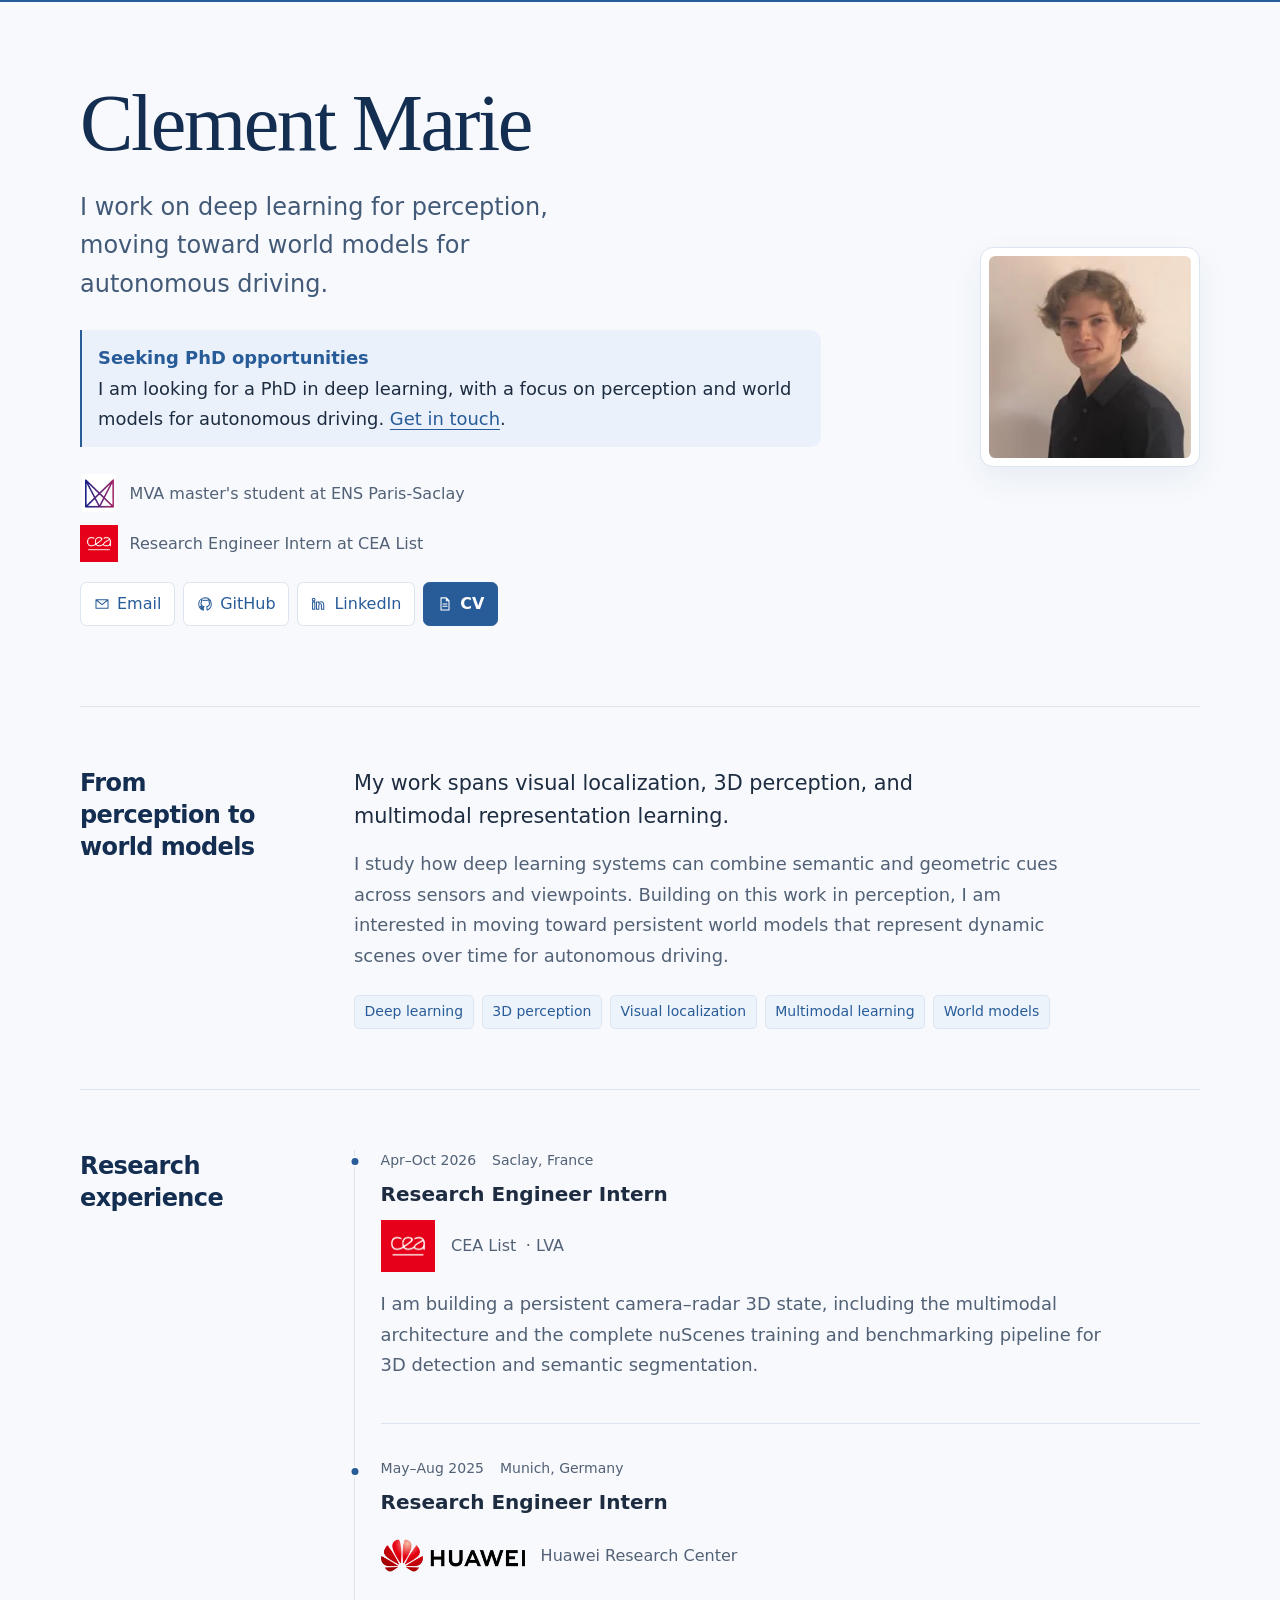
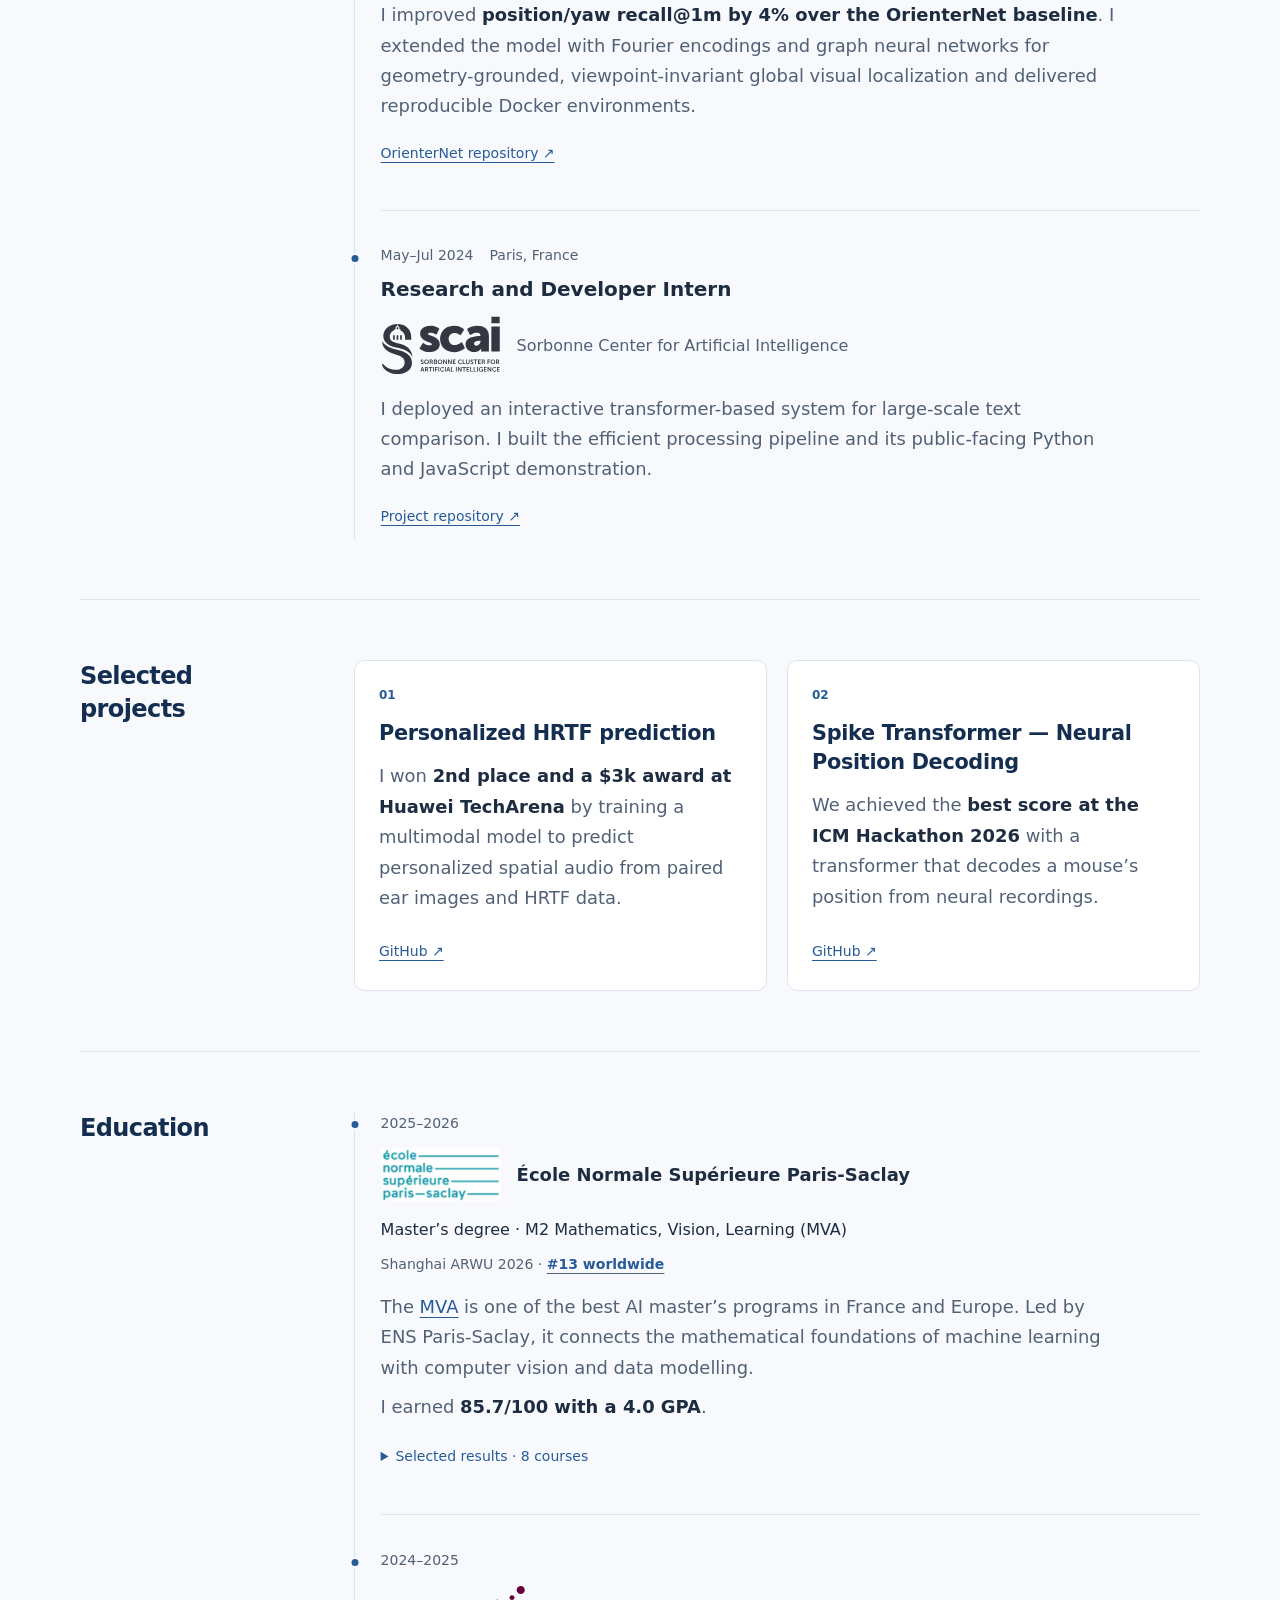
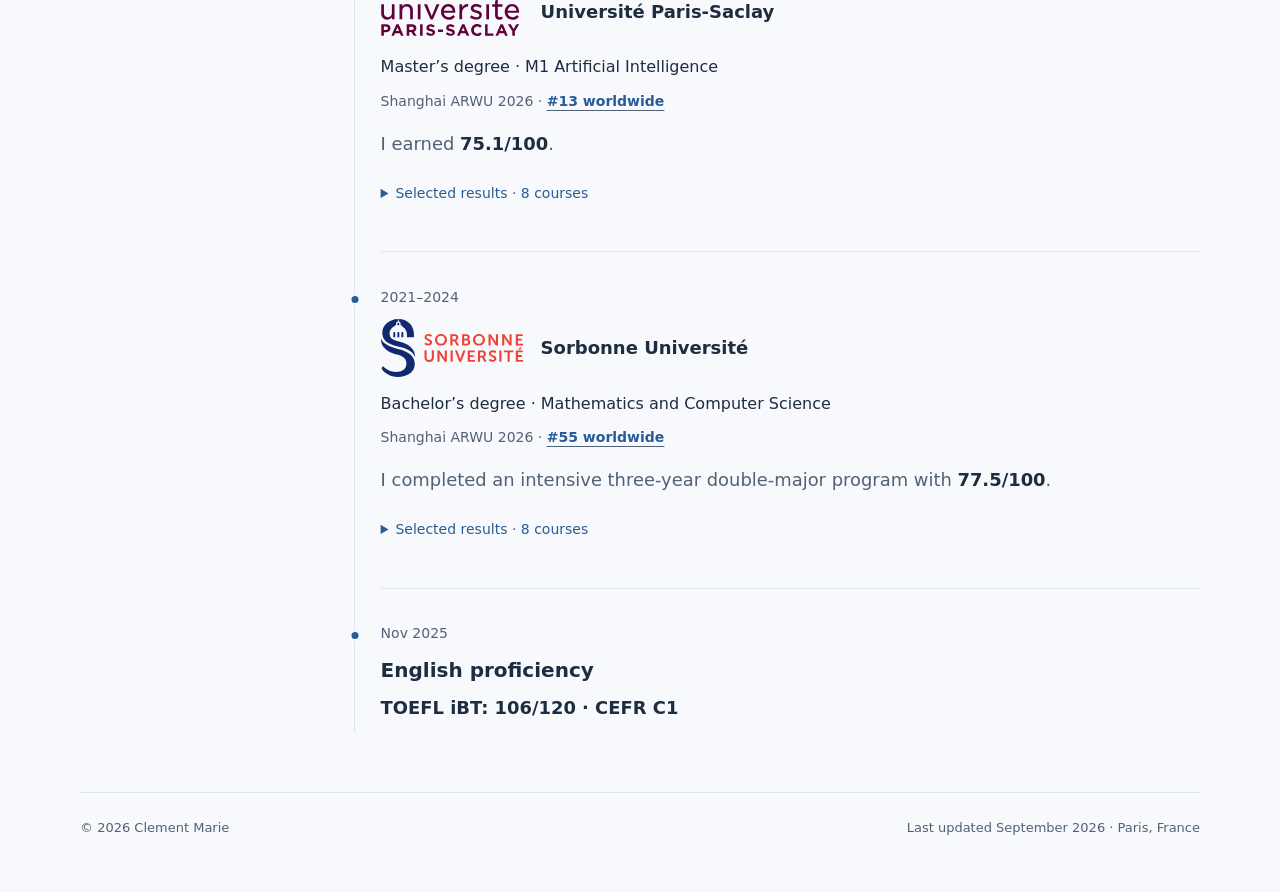
==== index.html @ b8f2242b "Publish Clement Marie research website" ====
<!doctype html>
<html lang="en">
<head>
  <meta charset="utf-8"><meta name="viewport" content="width=device-width, initial-scale=1"><meta name="theme-color" content="#f7f9fc">
  <meta name="description" content="Clement Marie is seeking PhD opportunities in deep learning, perception, and world models for autonomous driving. MVA master's student and research engineer at CEA List.">
  <meta property="og:type" content="profile"><meta property="og:title" content="Clement Marie | Deep Learning &amp; 3D Perception Research"><meta property="og:description" content="Seeking PhD opportunities in deep learning, perception, and world models for autonomous driving.">
  <title>Clement Marie | Deep Learning &amp; 3D Perception Research</title><link rel="stylesheet" href="styles.min.css?v=20260907-blue-design">
  <link rel="canonical" href="https://clmrie.github.io/">
  <link rel="icon" href="assets/favicon.svg" type="image/svg+xml">
  <meta property="og:url" content="https://clmrie.github.io/">
  <meta property="og:site_name" content="Clement Marie">
  <meta property="og:image" content="https://clmrie.github.io/assets/clement-marie-660.webp">
  <meta property="og:image:alt" content="Clement Marie">
  <meta name="twitter:card" content="summary">
  <script type="application/ld+json">{"@context":"https://schema.org","@type":"ProfilePage","mainEntity":{"@type":"Person","name":"Clement Marie","email":"mailto:marieclement172@gmail.com","jobTitle":"Research Engineer Intern","affiliation":[{"@type":"Organization","name":"CEA List"},{"@type":"CollegeOrUniversity","name":"École Normale Supérieure Paris-Saclay"}],"knowsAbout":["Multimodal perception","3D scene representation","Camera-radar fusion","Robotics","Autonomous driving"],"sameAs":["https://github.com/clmrie","https://www.linkedin.com/in/clement-marie/"],"@id":"https://clmrie.github.io/#person","url":"https://clmrie.github.io/","alternateName":"Clément Marie","image":"https://clmrie.github.io/assets/clement-marie-660.webp"},"url":"https://clmrie.github.io/","name":"Clement Marie — Deep Learning & 3D Perception Research"}</script>
</head>
<body>
  <svg class="icon-sprite" aria-hidden="true"><symbol id="i-mail" viewBox="0 0 24 24"><path d="M3 5.5h18v13H3zM3.5 6l8.5 7 8.5-7"/></symbol><symbol id="i-github" viewBox="0 0 24 24"><path class="fill" d="M12 2.7a9.5 9.5 0 0 0-3 18.5c.5.1.7-.2.7-.5v-1.9c-2.8.6-3.4-1.2-3.4-1.2-.5-1.2-1.1-1.5-1.1-1.5-.9-.6.1-.6.1-.6 1 0 1.6 1 1.6 1 .9 1.6 2.4 1.1 3 .9.1-.7.4-1.1.7-1.4-2.3-.3-4.6-1.1-4.6-5a3.9 3.9 0 0 1 1-2.7 3.6 3.6 0 0 1 .1-2.7s.8-.3 2.8 1a9.7 9.7 0 0 1 5.1 0c1.9-1.3 2.8-1 2.8-1a3.6 3.6 0 0 1 .1 2.7 3.9 3.9 0 0 1 1 2.7c0 3.9-2.4 4.8-4.6 5 .4.3.7.9.7 1.8v2.6c0 .4.2.6.7.5A9.5 9.5 0 0 0 12 2.7z"/></symbol><symbol id="i-linkedin" viewBox="0 0 24 24"><path class="fill" d="M4 3.5a2 2 0 1 1 0 4 2 2 0 0 1 0-4zM2.3 9h3.4v11H2.3zM8.2 9h3.3v1.5h.1c.5-.9 1.6-1.9 3.3-1.9 3.5 0 4.2 2.3 4.2 5.3V20h-3.5v-5.4c0-1.3 0-3-1.8-3s-2.1 1.4-2.1 2.9V20H8.2z"/></symbol><symbol id="i-file" viewBox="0 0 24 24"><path d="M6 2.8h8l4 4V21H6zM14 3v4h4M9 12h6M9 15.5h6"/></symbol><symbol id="i-code" viewBox="0 0 24 24"><path d="m9 6-6 6 6 6M15 6l6 6-6 6M14 3 10 21"/></symbol><symbol id="i-web" viewBox="0 0 24 24"><circle cx="12" cy="12" r="9"/><path d="M3 12h18M12 3a14 14 0 0 1 0 18M12 3a14 14 0 0 0 0 18"/></symbol></svg>
  <a class="skip-link" href="#content">Skip to content</a>
  <div class="reading-progress" aria-hidden="true"></div>
  <main id="content">
    <section class="intro" id="top">
      <div class="intro-copy"><h1>Clement Marie</h1><p class="hero-statement">I work on deep learning for perception, moving toward world models for autonomous driving.</p><p class="phd-interest"><strong>Seeking PhD opportunities</strong><br>I am looking for a PhD in deep learning, with a focus on perception and world models for autonomous driving. <a href="mailto:marieclement172@gmail.com?subject=PhD%20opportunity">Get in touch</a>.</p><p class="position"><a class="affiliation-line" href="https://www.master-mva.com/"><img src="assets/logos/mva.png" alt="" width="48" height="48" decoding="async">MVA master's student at ENS Paris-Saclay</a><a class="affiliation-line" href="https://list.cea.fr/en/"><img src="assets/logos/cea.png" alt="" width="48" height="48" decoding="async">Research Engineer Intern at CEA List</a></p><div class="quick-links"><a href="mailto:marieclement172@gmail.com"><svg><use href="#i-mail"/></svg>Email</a><a href="https://github.com/clmrie" rel="me"><svg><use href="#i-github"/></svg>GitHub</a><a href="https://www.linkedin.com/in/clement-marie/" rel="me"><svg><use href="#i-linkedin"/></svg>LinkedIn</a><a href="assets/clement-marie-resume.pdf"><svg><use href="#i-file"/></svg>CV</a></div></div>
      <figure class="portrait"><img src="assets/clement-marie-440.webp" srcset="assets/clement-marie-220.webp 220w, assets/clement-marie-440.webp 440w, assets/clement-marie-660.webp 660w" sizes="(max-width: 760px) min(52vw, 190px), 220px" fetchpriority="high" decoding="async" alt="Portrait of Clement Marie" width="800" height="800"></figure>
    </section>
    <section class="section" id="research"><header class="section-title"><h2>From perception to world models</h2></header><div class="research-copy"><p>My work spans visual localization, 3D perception, and multimodal representation learning.</p><p class="supporting-copy">I study how deep learning systems can combine semantic and geometric cues across sensors and viewpoints. Building on this work in perception, I am interested in moving toward persistent world models that represent dynamic scenes over time for autonomous driving.</p><div class="topic-list"><span>Deep learning</span><span>3D perception</span><span>Visual localization</span><span>Multimodal learning</span><span>World models</span></div></div></section>
    <section class="section" id="experience"><header class="section-title"><h2>Research experience</h2></header><div class="entries">
      <article class="entry"><div class="when"><time>Apr–Oct 2026</time><span>Saclay, France</span></div><div><h3>Research Engineer Intern</h3><p class="institution"><a class="institution-brand" href="https://list.cea.fr/en/"><img src="assets/logos/cea.png" alt="" width="48" height="48" decoding="async" loading="lazy">CEA List</a><span>· LVA</span></p><p>I am building a persistent camera–radar 3D state, including the multimodal architecture and the complete nuScenes training and benchmarking pipeline for 3D detection and semantic segmentation.</p></div></article>
      <article class="entry"><div class="when"><time>May–Aug 2025</time><span>Munich, Germany</span></div><div><h3>Research Engineer Intern</h3><p class="institution"><a class="institution-brand" href="https://www.huawei.com/"><img src="assets/logos/huawei.png" alt="" width="48" height="48" decoding="async" loading="lazy">Huawei Research Center</a></p><p>I improved <strong>position/yaw recall@1m by 4% over the OrienterNet baseline</strong>. I extended the model with Fourier encodings and graph neural networks for geometry-grounded, viewpoint-invariant global visual localization and delivered reproducible Docker environments.</p><p class="entry-links"><a href="https://github.com/clmrie/OrienterNet">OrienterNet repository ↗</a></p></div></article>
      <article class="entry"><div class="when"><time>May–Jul 2024</time><span>Paris, France</span></div><div><h3>Research and Developer Intern</h3><p class="institution"><a class="institution-brand" href="https://scai.sorbonne-universite.fr/"><img src="assets/logos/scai.svg" alt="" width="48" height="48" decoding="async" loading="lazy">Sorbonne Center for Artificial Intelligence</a></p><p>I deployed an interactive transformer-based system for large-scale text comparison. I built the efficient processing pipeline and its public-facing Python and JavaScript demonstration.</p><p class="entry-links"><a href="https://github.com/clmrie/VERSUS-Obtic">Project repository ↗</a></p></div></article>
    </div></section>
    <section class="section" id="projects"><header class="section-title"><h2>Selected projects</h2></header><div class="project-list">
      <article class="project"><b>01</b><div><h3>Personalized HRTF prediction</h3><p>I won <strong>2nd place and a $3k award at Huawei TechArena</strong> by training a multimodal model to predict personalized spatial audio from paired ear images and HRTF data.</p></div><a href="https://github.com/clmrie/HRTF_prediction_Huawei">GitHub ↗</a></article>
      <article class="project"><b>02</b><div><h3>Spike Transformer — Neural Position Decoding</h3><p>We achieved the <strong>best score at the ICM Hackathon 2026</strong> with a transformer that decodes a mouse’s position from neural recordings.</p></div><a href="https://github.com/clmrie/theta-gang">GitHub ↗</a></article>
    </div></section>
    <section class="section" id="education"><header class="section-title"><h2>Education</h2></header><div class="education-list">
      <article><time>2025–2026</time><div><h3><a class="institution-brand" href="https://ens-paris-saclay.fr/"><img src="assets/logos/ens-paris-saclay.png" alt="" width="48" height="48" decoding="async" loading="lazy">École Normale Supérieure Paris-Saclay</a></h3><p class="degree-label">Master’s degree · M2 Mathematics, Vision, Learning (MVA)</p><p class="ranking-note">Shanghai ARWU 2026 · <a href="https://www.shanghairanking.com/universities/paris-saclay-university" title="Université Paris-Saclay institutional ranking, including ENS Paris-Saclay"><strong>#13 worldwide</strong></a></p><p class="program-description">The <a href="https://www.master-mva.com/">MVA</a> is one of the best AI master’s programs in France and Europe. Led by ENS Paris-Saclay, it connects the mathematical foundations of machine learning with computer vision and data modelling.</p><p>I earned <strong>85.7/100 with a 4.0 GPA</strong>.</p><details class="academic-details"><summary>Selected results · 8 courses</summary><ul><li><span>Deep Learning</span><strong>15/20</strong></li><li><span>Geometry Processing &amp; Geometric Deep Learning</span><strong>17.9/20</strong></li><li><span>Probabilistic Graphical &amp; Deep Generative Models</span><strong>16.5/20</strong></li><li><span>Detection Theory</span><strong>17/20</strong></li><li><span>Remote Sensing Data</span><strong>16.5/20</strong></li><li><span>Large Language Models for Code and Proof</span><strong>19.7/20</strong></li><li><span>Interactions: Complexity, Stochasticity, Extrema &amp; Rare Events</span><strong>19/20</strong></li><li><span>Audio Signal Analysis</span><strong>15.5/20</strong></li></ul></details></div></article>
      <article><time>2024–2025</time><div><h3><a class="institution-brand" href="https://www.universite-paris-saclay.fr/"><img src="assets/logos/paris-saclay.svg" alt="" width="48" height="48" decoding="async" loading="lazy">Université Paris-Saclay</a></h3><p class="degree-label">Master’s degree · M1 Artificial Intelligence</p><p class="ranking-note">Shanghai ARWU 2026 · <a href="https://www.shanghairanking.com/universities/paris-saclay-university"><strong>#13 worldwide</strong></a></p><p>I earned <strong>75.1/100</strong>.</p><details class="academic-details"><summary>Selected results · 8 courses</summary><ul><li><span>Foundational Principles of Machine Learning</span><strong>15.75/20</strong></li><li><span>Machine Learning Algorithms</span><strong>15.06/20</strong></li><li><span>Deep Learning</span><strong>15.4/20</strong></li><li><span>Mathematics for Data Science</span><strong>17.5/20</strong></li><li><span>Optimization</span><strong>14.2/20</strong></li><li><span>Information Theory</span><strong>15.8/20</strong></li><li><span>Research Project</span><strong>16/20</strong></li><li><span>Hands-on Natural Language Processing</span><strong>17.2/20</strong></li></ul></details></div></article>
      <article><time>2021–2024</time><div><h3><a class="institution-brand" href="https://www.sorbonne-universite.fr/"><img src="assets/logos/sorbonne.svg" alt="" width="48" height="48" decoding="async" loading="lazy">Sorbonne Université</a></h3><p class="degree-label">Bachelor’s degree · Mathematics and Computer Science</p><p class="ranking-note">Shanghai ARWU 2026 · <a href="https://www.shanghairanking.com/universities/sorbonne-university"><strong>#55 worldwide</strong></a></p><p>I completed an intensive three-year double-major program with <strong>77.5/100</strong>.</p><details class="academic-details"><summary>Selected results · 8 courses</summary><ul><li><span>Algorithms II</span><strong>15.42/20</strong></li><li><span>Algorithms I <small>top 7%</small></span><strong>16.68/20</strong></li><li><span>Introduction to Probabilities</span><strong>15.11/20</strong></li><li><span>Data Sciences <small>top 3%</small></span><strong>19.14/20</strong></li><li><span>Numerical Analysis</span><strong>18.4/20</strong></li><li><span>Functional Analysis</span><strong>17.1/20</strong></li><li><span>Calculability &amp; Decidability</span><strong>18.37/20</strong></li><li><span>Lebesgue Integral on R<sup>n</sup> <small>top 1.4%</small></span><strong>19.6/20</strong></li></ul></details></div></article>
      <article class="language-credential"><time>Nov 2025</time><div><h3>English proficiency</h3><p><strong>TOEFL iBT: 106/120 · CEFR C1</strong></p></div></article>
    </div></section>
  </main>
  <footer><p>© <span id="year"></span> Clement Marie</p><p>Last updated September 2026 · Paris, France</p></footer><script src="script.js?v=20260907-public" defer></script>
</body></html>
---- styles.min.css ----
:root{--paper:#f7f9fc;--ink:#1d2c40;--muted:#526176;--accent:#285c99;--line:#dce4ef;--side:clamp(1.25rem,5vw,3rem)}*{box-sizing:border-box}html{overflow-wrap:anywhere}body{margin:0;background:var(--paper);color:var(--ink);font:400 16px/1.7 system-ui,-apple-system,Segoe UI,sans-serif}a{color:var(--accent);text-underline-offset:.25em;text-decoration-thickness:1px}a:hover{text-decoration:underline}:focus-visible{outline:2px solid var(--accent);outline-offset:5px;border-radius:2px}::selection{background:#dce9fa}main,footer{width:min(calc(100% - 2 * var(--side)),1120px);margin-inline:auto}.skip-link{position:fixed;top:-5rem;left:1rem;z-index:20;background:var(--ink);color:#fff;padding:.6rem 1rem}.skip-link:focus{top:1rem}.icon-sprite{position:absolute;width:0;height:0;overflow:hidden}h1,h2,h3,p{margin-top:0}h1{font-family:Georgia,Times New Roman,serif;font-weight:400}h2{font-family:system-ui,-apple-system,Segoe UI,sans-serif;font-weight:600}.intro{display:grid;grid-template-columns:minmax(0,1fr) 220px;column-gap:clamp(3rem,7vw,6rem);align-items:center;padding:5rem 0}.section-title>p{font-size:.69rem;letter-spacing:.13em;text-transform:uppercase;font-weight:600;color:var(--muted)}.intro h1{margin-bottom:1.35rem;font-size:clamp(3rem,6.5vw,5rem);line-height:1.08;letter-spacing:-.045em}.hero-statement{max-width:35ch;margin-bottom:1.7rem;font:400 clamp(1.2rem,2vw,1.5rem)/1.6 system-ui,sans-serif;color:#425a77}.phd-interest{max-width:56ch;margin:1.5rem 0;padding:.8rem 1rem;border-left:3px solid var(--accent);border-radius:0 .65rem .65rem 0;background:#eaf1fa;font-size:1rem;line-height:1.6}.phd-interest strong,.phd-interest a{color:var(--accent)}.position{margin:1.4rem 0 1rem;font-size:.88rem;color:var(--muted)}.affiliation-line{display:flex;align-items:center;gap:.7rem;width:fit-content;max-width:100%;color:inherit;text-decoration:none;min-height:44px}.affiliation-line img{width:2.4rem;height:2.4rem;flex-shrink:0;object-fit:contain}.affiliation-line+.affiliation-line{margin-top:.4rem}.quick-links{display:flex;flex-wrap:wrap;gap:.25rem 1.3rem}.quick-links a{display:inline-flex;align-items:center;gap:.45rem;min-height:44px;font-size:.86rem;text-decoration:none}.quick-links a:last-child{font-weight:600}.quick-links a:hover{text-decoration:underline}.quick-links svg{width:1rem;height:1rem;flex:none;fill:none;stroke:currentColor;stroke-width:1.55;stroke-linecap:round;stroke-linejoin:round}.quick-links svg .fill{fill:currentColor;stroke:none}.portrait{width:220px;margin:0;align-self:start;margin-top:3.1rem}.portrait img{display:block;width:100%;height:auto;aspect-ratio:1;object-fit:cover;border-radius:4px}.section{display:grid;grid-template-columns:210px minmax(0,1fr);gap:4rem;padding:3.75rem 0;border-top:1px solid var(--line);scroll-margin-top:2rem}.intro>*,.section>*,.entry>*,.project>*,.education-list article>*{min-width:0}.section-title{align-self:start}.section-title>p{margin-bottom:.85rem}.section-title h2{margin:0;font-size:1.65rem;line-height:1.25;letter-spacing:-.025em}.research-copy>p{font:500 1.3rem/1.6 system-ui,sans-serif;margin-bottom:1rem;max-width:50ch}.research-copy>.supporting-copy{font:1rem/1.8 system-ui,sans-serif;color:var(--muted);max-width:65ch}.topic-list{display:flex;flex-wrap:wrap;gap:.4rem 1rem;padding-top:.5rem}.topic-list span{font-size:.76rem;color:var(--accent);white-space:normal}.topic-list span:before{content:"/";color:#6b83a0;margin-right:.5rem}.entry,.education-list article{display:grid;grid-template-columns:1fr;gap:.6rem;padding:2.1rem 0;border-bottom:1px solid var(--line)}.entries>.entry:first-child,.education-list>article:first-child{padding-top:0}.entries>.entry:last-child,.education-list>article:last-child{border-bottom:0;padding-bottom:0}.when{display:flex;flex-wrap:wrap;gap:.4rem 1rem;font-size:.75rem;line-height:1.5;color:var(--muted)}.when time,.education-list time{font-size:.75rem;font-weight:500;color:var(--muted);font-variant-numeric:tabular-nums}.entry h3,.project h3,.education-list h3{margin:0;font-size:1.13rem;line-height:1.45;font-weight:600;letter-spacing:-.015em}.institution{display:flex;flex-wrap:wrap;align-items:center;gap:.3rem .6rem;margin:.65rem 0 1rem;font-size:.9rem;color:var(--muted)}.institution-brand{display:flex;flex-wrap:wrap;align-items:center;gap:.6rem 1rem;width:fit-content;max-width:100%;color:inherit;text-decoration:none}.institution-brand img{width:9rem;height:3.6rem;object-fit:contain;object-position:left center;flex-shrink:0}.institution-brand img[src$="cea.png"]{width:3.4rem;height:3.4rem}.institution-brand img[src$="scai.svg"]{width:7.5rem;height:4rem}.institution-brand img[src$="ens-paris-saclay.png"]{width:7.5rem}.entry>div:last-child>p:not(.institution):not(.entry-links),.project p,.education-list p{margin:.55rem 0;color:var(--muted);font-size:.96rem;line-height:1.8;max-width:68ch}strong{font-weight:600;color:var(--ink)}.entry-links{margin:.65rem 0 0}.entry-links a,.project>a{display:inline-flex;align-items:center;min-height:44px;font-size:.82rem}.project-list{display:grid;grid-template-columns:1fr 1fr;gap:2rem}.project{display:flex;flex-direction:column;align-items:flex-start;padding-top:1rem;border-top:2px solid var(--ink)}.project>b{font-size:.72rem;font-weight:400;color:var(--muted);margin-bottom:1.1rem}.project h3{font:600 1.3rem/1.4 system-ui,sans-serif;letter-spacing:-.015em}.project p{margin-top:.8rem;font-size:.93rem}.project>a{margin-top:auto;padding-top:.75rem}.education-list .institution-brand{align-items:center;font-size:1.05rem}.education-list .degree-label{margin-top:.8rem;color:var(--ink);font-size:.9rem}.academic-details{margin-top:.9rem}.academic-details summary{width:fit-content;max-width:100%;min-height:44px;padding:.5rem 0;cursor:pointer;color:var(--accent);font-size:.82rem}.academic-details ul{display:grid;gap:.6rem;margin:.75rem 0 0;padding:1rem 0 0;border-top:1px solid var(--line);list-style:none}.academic-details li{display:flex;align-items:baseline;justify-content:space-between;gap:1rem;font-size:.88rem}.academic-details li>span{min-width:0}.academic-details li>strong{flex:none;font-variant-numeric:tabular-nums}.academic-details small{color:var(--muted);font-size:.75rem}footer{display:flex;justify-content:space-between;flex-wrap:wrap;gap:0 1rem;border-top:1px solid var(--line);padding:1.5rem 0 2.5rem;color:var(--muted);font-size:.73rem}.reading-progress{display:none}@media(min-width:1000px){.section-title{position:sticky;top:2rem}}@media(max-width:1000px){.intro{gap:2.5rem}.section{grid-template-columns:145px minmax(0,1fr);gap:2.5rem}.project-list{grid-template-columns:1fr;gap:2rem}}@media(max-width:760px){.intro{grid-template-columns:1fr;padding:3.25rem 0 3rem;gap:2rem}.intro h1{font-size:clamp(2.7rem,11vw,4rem)}.portrait{width:min(52vw,190px);margin:0}.section{grid-template-columns:1fr;gap:1.8rem;padding:2.75rem 0}.section-title>p{margin-bottom:.5rem}.section-title h2{font-size:1.8rem}.project-list{grid-template-columns:1fr 1fr;gap:1.5rem}.institution-brand{flex-direction:column;align-items:flex-start;gap:.55rem}.institution{align-items:flex-end}.education-list .institution-brand{align-items:flex-start}.academic-details li{flex-wrap:wrap;gap:.4rem}}@media(max-width:520px){.project-list{grid-template-columns:1fr;gap:2rem}.quick-links{gap:.15rem 1.1rem}.research-copy>p{font-size:1.2rem}.research-copy>.supporting-copy{font-size:.96rem}}@media(prefers-reduced-motion:no-preference){html{scroll-behavior:smooth}.quick-links a svg{transition:transform .18s ease}.academic-details[open] ul{animation:details-in .2s ease-out}@keyframes details-in{0%{opacity:.6;transform:translateY(-4px)}to{opacity:1;transform:none}}@supports (animation-timeline:scroll()){.reading-progress{display:block;position:fixed;inset:0 0 auto;height:2px;background:var(--accent);z-index:30;transform-origin:left;animation:reading linear both;animation-timeline:scroll()}@keyframes reading{0%{transform:scaleX(0)}to{transform:scaleX(1)}}}}@media(hover:hover)and (prefers-reduced-motion:no-preference){.quick-links a:hover svg{transform:translateY(-2px)}}@media print{.reading-progress{display:none}.section-title{position:static}.section{break-inside:auto}body{background:#fff}}.section{position:relative}.section:before{content:"";position:absolute;top:-1px;left:0;width:100%;height:1px;background:var(--accent);opacity:0;transform:scaleX(0);transform-origin:left;pointer-events:none}@media(prefers-reduced-motion:no-preference){.section.section-arrived:before{animation:section-divider 1.1s cubic-bezier(.22,.7,.25,1) both}@keyframes section-divider{0%{opacity:.7;transform:scaleX(0)}65%{opacity:.5;transform:scaleX(1)}to{opacity:0;transform:scaleX(1)}}}.education-list .ranking-note{font-size:.79rem;line-height:1.65;margin:.6rem 0 1rem;color:var(--muted)}.ranking-note a{color:inherit}.ranking-note strong{color:var(--accent)}@media(prefers-reduced-motion:no-preference){.reveal-pending{opacity:0}}@media print{.reveal-pending{opacity:1!important}}:root{--muted:#526176;--reading-size:clamp(1.0625rem,1rem + .15vw,1.125rem)}body{font-size:var(--reading-size);line-height:1.7}.entry>div:last-child>p:not(.institution):not(.entry-links),.project p,.education-list p,.research-copy>.supporting-copy,.phd-interest{font-size:var(--reading-size);line-height:1.7;max-width:65ch}.research-copy>.supporting-copy{font-family:system-ui,-apple-system,Segoe UI,sans-serif}.position,.institution,.education-list .degree-label,.quick-links a{font-size:1rem}.when,.when time,.education-list time,.topic-list span,.entry-links a,.project>a,.academic-details summary,.education-list .ranking-note{font-size:.875rem}.academic-details li{font-size:1rem;line-height:1.65}.academic-details small,footer{font-size:.8125rem}.section-title>p{font-size:.8125rem;letter-spacing:.08em}.entry h3,.education-list h3{font-size:1.25rem;letter-spacing:normal;line-height:1.4}.education-list .institution-brand{font-size:1.125rem}.institution-brand img{max-width:100%}.intro h1{letter-spacing:-.03em}.portrait{margin-top:.5rem}@media(max-width:760px){.portrait{margin-top:0}}.section[data-reveal-from=right]:before{transform-origin:right}.section-title>p{color:var(--accent)}.project{border-top-color:var(--line)}.phd-interest{border-left-width:2px}.intro h1{color:#142e51}.portrait{padding:.5rem;background:#fff;border:1px solid var(--line);border-radius:.8rem;box-shadow:0 12px 32px #173c6810;align-self:center}.portrait img{border-radius:.4rem}.section-title>p{display:flex;align-items:center;gap:.6rem;font-size:.75rem;letter-spacing:.1em}.section-title>p:before{content:"";width:1.3rem;height:2px;background:var(--accent);flex:none}.section-title h2{color:#142e51;font-size:1.5rem;line-height:1.35;letter-spacing:-.025em}.quick-links{gap:.5rem}.quick-links a{padding:.45rem .8rem;min-height:44px;border:1px solid var(--line);border-radius:.4rem;background:#fff;text-decoration:none}.quick-links a:last-child{background:var(--accent);color:#fff;border-color:var(--accent)}.quick-links a:hover{border-color:var(--accent)}.quick-links a:last-child:hover{background:#204d82}.project-list{gap:1.25rem}.project{padding:1.5rem;border:1px solid var(--line);border-radius:.65rem;background:#fff}.project>b{font-size:.75rem;font-weight:600;color:var(--accent);margin-bottom:.85rem}.project h3{color:#142e51}.project>a{padding-top:1rem}.topic-list{gap:.5rem}.topic-list span{border:1px solid var(--line);border-radius:.3rem;padding:.25rem .6rem;background:#edf3fa}.topic-list span:before{content:none}.entries,.education-list{border-left:1px solid var(--line);padding-left:1.6rem}.entry,.education-list article{position:relative}.entry:before,.education-list article:before{content:"";position:absolute;left:-1.6rem;top:2.6rem;width:7px;height:7px;background:var(--accent);border:2px solid var(--paper);box-sizing:content-box;border-radius:50%;transform:translate(-50%)}.entry:first-child:before,.education-list article:first-child:before{top:.4rem}.academic-details summary{font-weight:500}@media(max-width:760px){.intro{padding:3rem 0;gap:2rem}.portrait{align-self:start;justify-self:start}.entries,.education-list{padding-left:1rem}.entry:before,.education-list article:before{left:-1rem}.section-title h2{font-size:1.5rem}.project{padding:1.2rem}.quick-links a{padding-inline:.65rem;font-size:.9rem}}@media(prefers-reduced-motion:no-preference){.project,.quick-links a{transition:border-color .2s ease,background-color .2s ease}}@media(hover:hover){.project:hover{border-color:#8baad0}}@media print{.portrait{box-shadow:none}.project{background:none}.quick-links a:last-child{background:none;color:var(--ink)}}
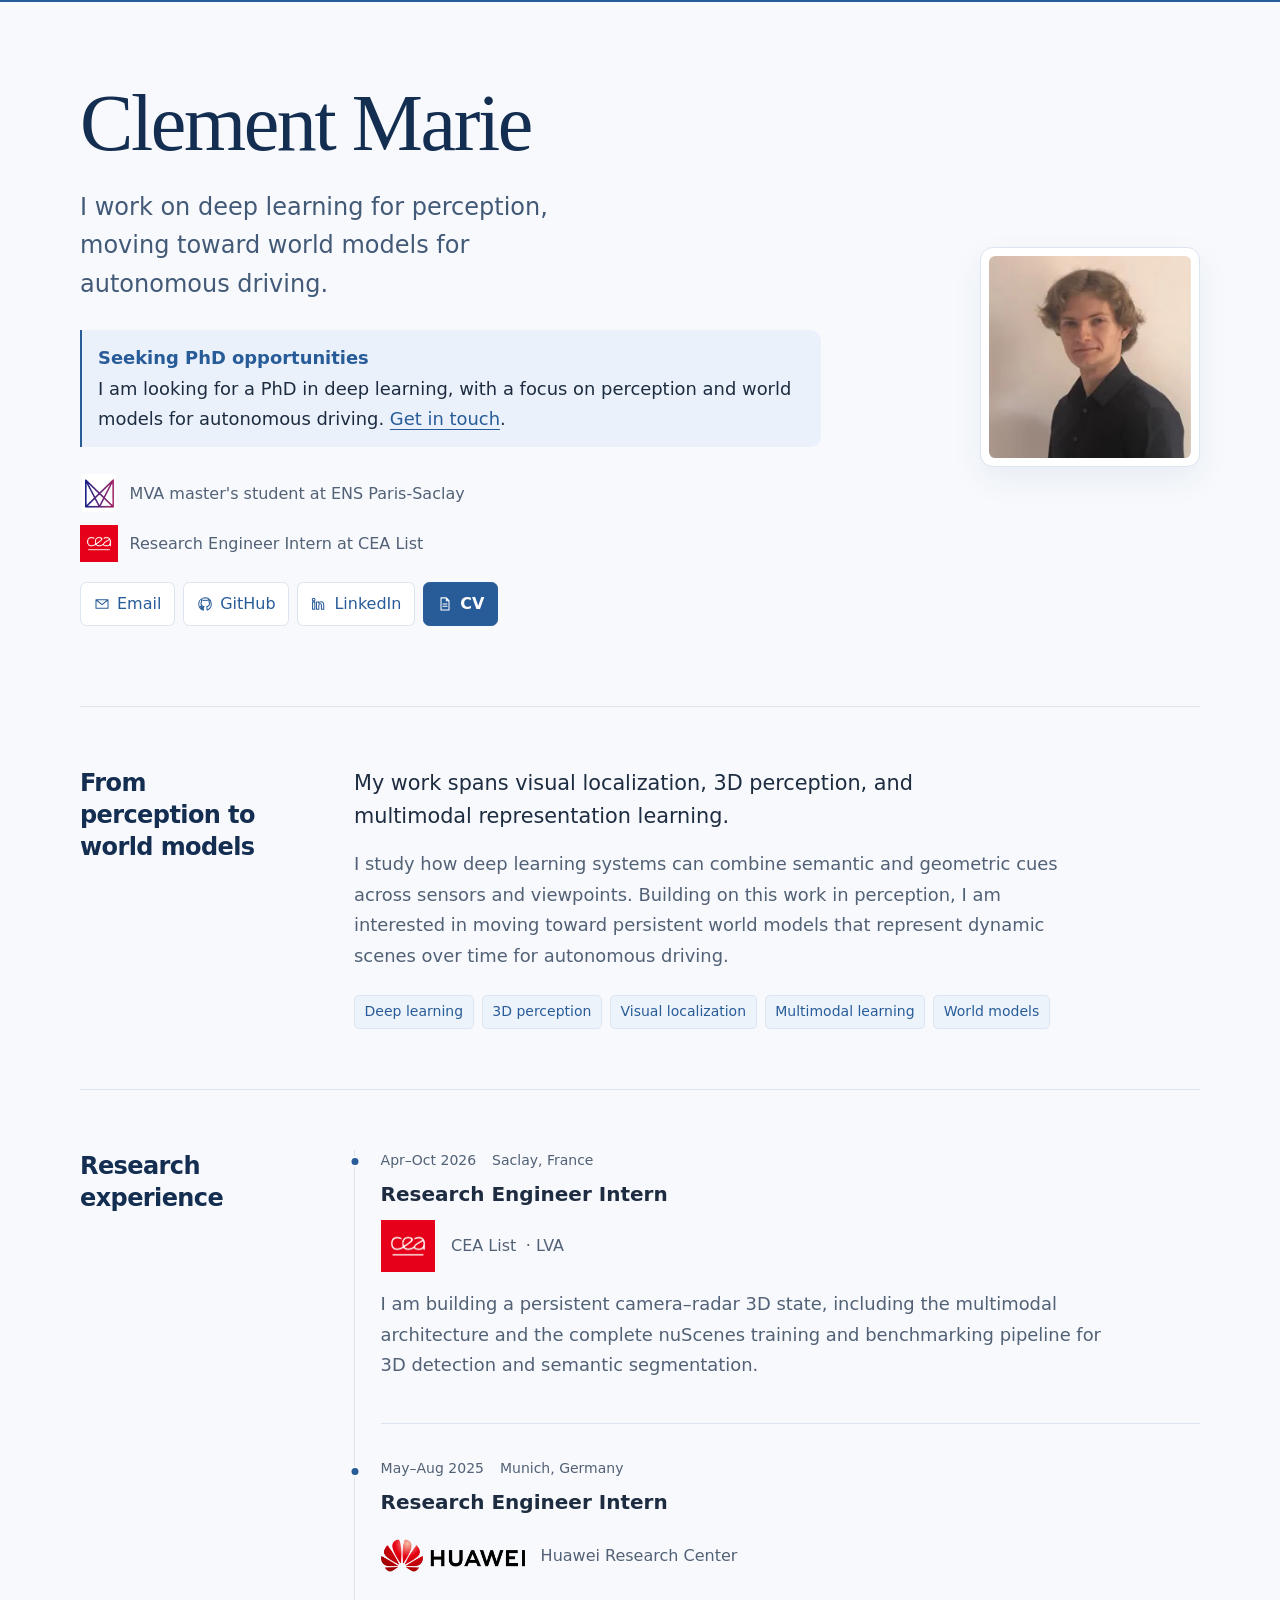
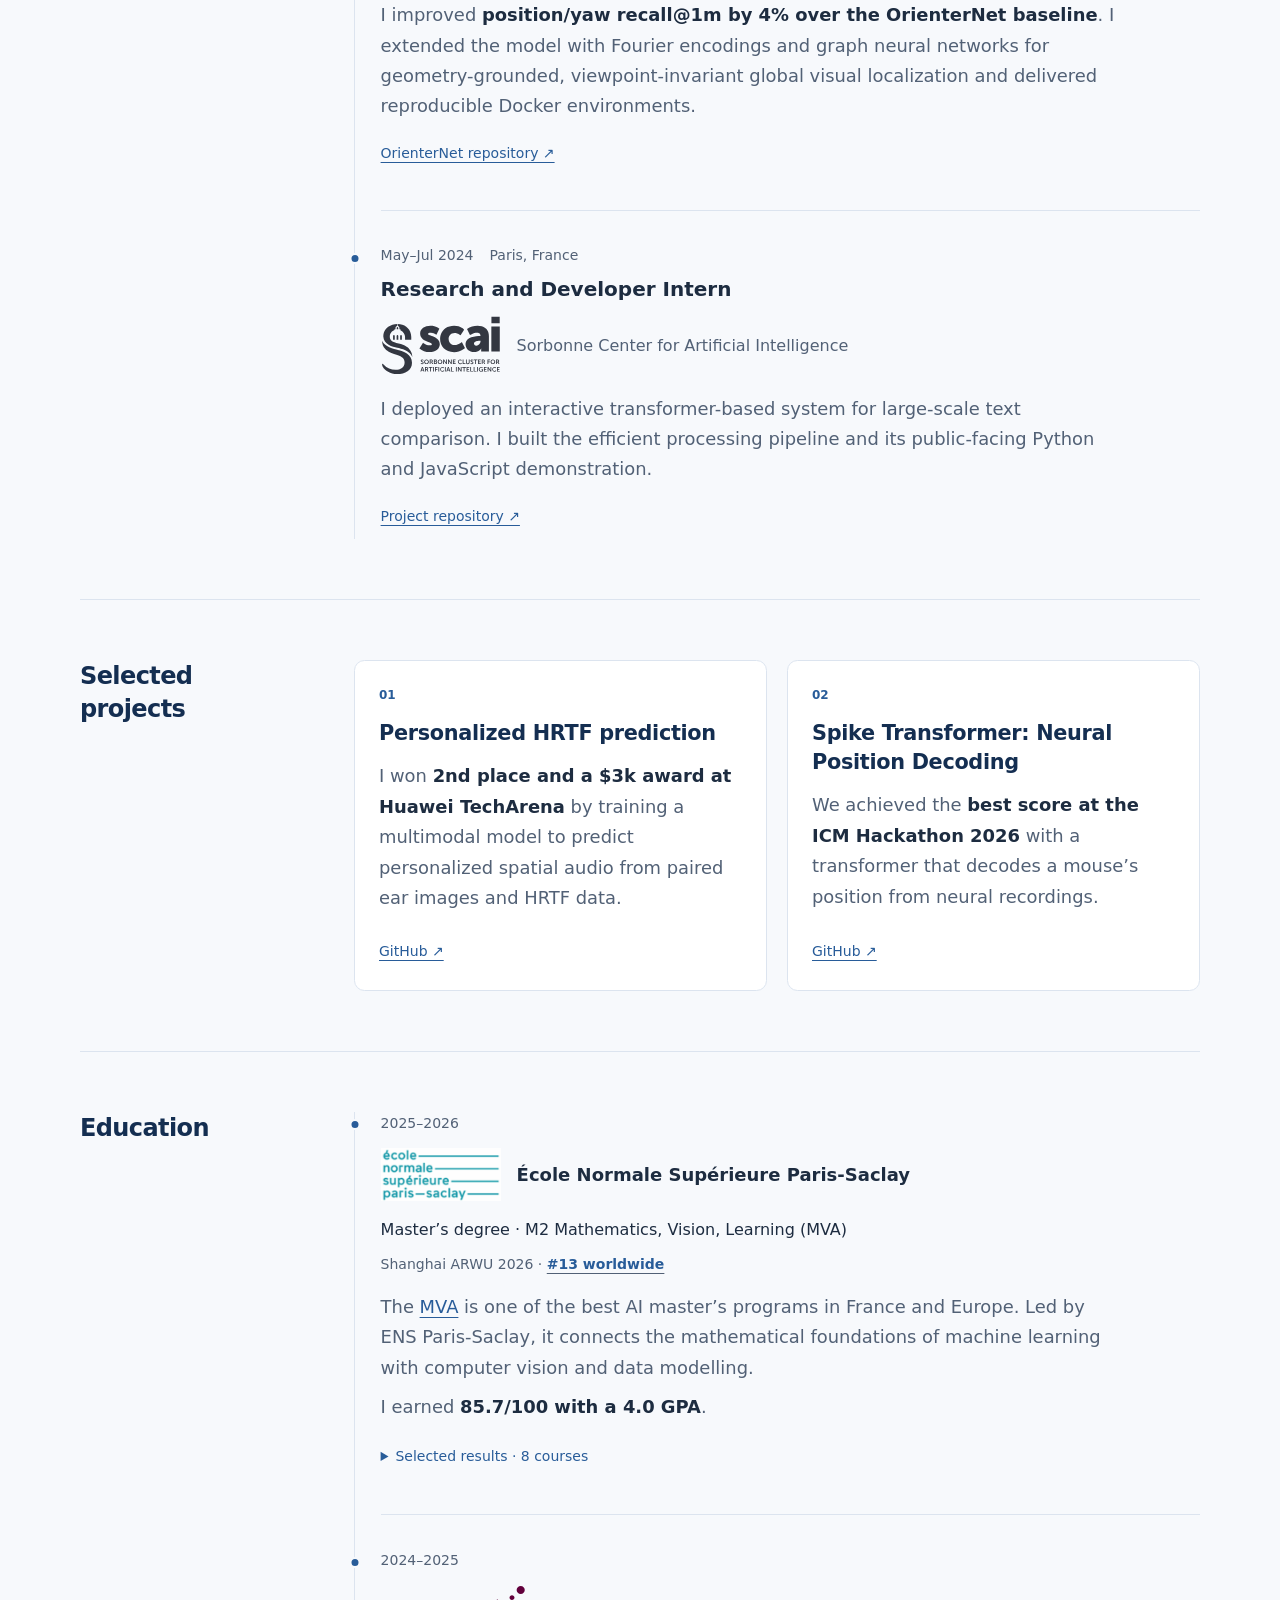
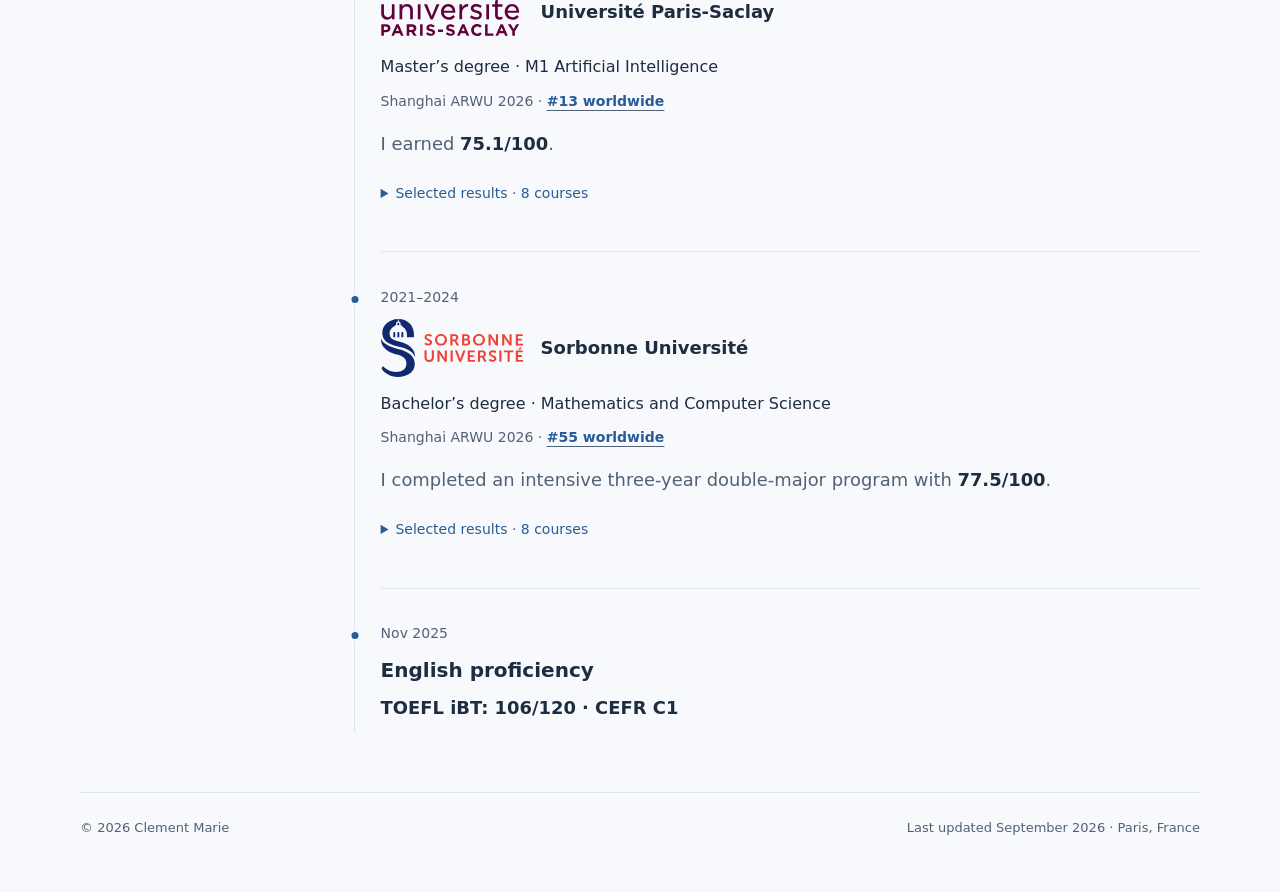
==== commit 8bdc805a: "Remove dashes" ====
--- a/index.html
+++ b/index.html
@@ -1,6 +1,7 @@
 <!doctype html>
 <html lang="en">
 <head>
+  <meta name="google-site-verification" content="fOb8-AG1AuAUw7c9DAkh1TUGVYJUdQUQ2X-mG0XDECs" />
   <meta charset="utf-8"><meta name="viewport" content="width=device-width, initial-scale=1"><meta name="theme-color" content="#f7f9fc">
   <meta name="description" content="Clement Marie is seeking PhD opportunities in deep learning, perception, and world models for autonomous driving. MVA master's student and research engineer at CEA List.">
   <meta property="og:type" content="profile"><meta property="og:title" content="Clement Marie | Deep Learning &amp; 3D Perception Research"><meta property="og:description" content="Seeking PhD opportunities in deep learning, perception, and world models for autonomous driving.">
@@ -12,7 +13,7 @@
   <meta property="og:image" content="https://clmrie.github.io/assets/clement-marie-660.webp">
   <meta property="og:image:alt" content="Clement Marie">
   <meta name="twitter:card" content="summary">
-  <script type="application/ld+json">{"@context":"https://schema.org","@type":"ProfilePage","mainEntity":{"@type":"Person","name":"Clement Marie","email":"mailto:marieclement172@gmail.com","jobTitle":"Research Engineer Intern","affiliation":[{"@type":"Organization","name":"CEA List"},{"@type":"CollegeOrUniversity","name":"École Normale Supérieure Paris-Saclay"}],"knowsAbout":["Multimodal perception","3D scene representation","Camera-radar fusion","Robotics","Autonomous driving"],"sameAs":["https://github.com/clmrie","https://www.linkedin.com/in/clement-marie/"],"@id":"https://clmrie.github.io/#person","url":"https://clmrie.github.io/","alternateName":"Clément Marie","image":"https://clmrie.github.io/assets/clement-marie-660.webp"},"url":"https://clmrie.github.io/","name":"Clement Marie — Deep Learning & 3D Perception Research"}</script>
+  <script type="application/ld+json">{"@context":"https://schema.org","@graph":[{"@type":"WebSite","@id":"https://clmrie.github.io/#website","url":"https://clmrie.github.io/","name":"Clement Marie","alternateName":["Clément Marie","Clement Marie Research"],"inLanguage":"en","publisher":{"@id":"https://clmrie.github.io/#person"}},{"@type":"ProfilePage","mainEntity":{"@type":"Person","name":"Clement Marie","email":"mailto:marieclement172@gmail.com","jobTitle":"Research Engineer Intern","affiliation":[{"@type":"Organization","name":"CEA List"},{"@type":"CollegeOrUniversity","name":"École Normale Supérieure Paris-Saclay"}],"knowsAbout":["Multimodal perception","3D scene representation","Camera-radar fusion","Robotics","Autonomous driving"],"sameAs":["https://github.com/clmrie","https://www.linkedin.com/in/clement-marie/"],"@id":"https://clmrie.github.io/#person","url":"https://clmrie.github.io/","alternateName":"Clément Marie","image":"https://clmrie.github.io/assets/clement-marie-660.webp","givenName":"Clement","familyName":"Marie"},"url":"https://clmrie.github.io/","name":"Clement Marie: Deep Learning & 3D Perception Research","@id":"https://clmrie.github.io/#profile","isPartOf":{"@id":"https://clmrie.github.io/#website"},"inLanguage":"en"}]}</script>
 </head>
 <body>
   <svg class="icon-sprite" aria-hidden="true"><symbol id="i-mail" viewBox="0 0 24 24"><path d="M3 5.5h18v13H3zM3.5 6l8.5 7 8.5-7"/></symbol><symbol id="i-github" viewBox="0 0 24 24"><path class="fill" d="M12 2.7a9.5 9.5 0 0 0-3 18.5c.5.1.7-.2.7-.5v-1.9c-2.8.6-3.4-1.2-3.4-1.2-.5-1.2-1.1-1.5-1.1-1.5-.9-.6.1-.6.1-.6 1 0 1.6 1 1.6 1 .9 1.6 2.4 1.1 3 .9.1-.7.4-1.1.7-1.4-2.3-.3-4.6-1.1-4.6-5a3.9 3.9 0 0 1 1-2.7 3.6 3.6 0 0 1 .1-2.7s.8-.3 2.8 1a9.7 9.7 0 0 1 5.1 0c1.9-1.3 2.8-1 2.8-1a3.6 3.6 0 0 1 .1 2.7 3.9 3.9 0 0 1 1 2.7c0 3.9-2.4 4.8-4.6 5 .4.3.7.9.7 1.8v2.6c0 .4.2.6.7.5A9.5 9.5 0 0 0 12 2.7z"/></symbol><symbol id="i-linkedin" viewBox="0 0 24 24"><path class="fill" d="M4 3.5a2 2 0 1 1 0 4 2 2 0 0 1 0-4zM2.3 9h3.4v11H2.3zM8.2 9h3.3v1.5h.1c.5-.9 1.6-1.9 3.3-1.9 3.5 0 4.2 2.3 4.2 5.3V20h-3.5v-5.4c0-1.3 0-3-1.8-3s-2.1 1.4-2.1 2.9V20H8.2z"/></symbol><symbol id="i-file" viewBox="0 0 24 24"><path d="M6 2.8h8l4 4V21H6zM14 3v4h4M9 12h6M9 15.5h6"/></symbol><symbol id="i-code" viewBox="0 0 24 24"><path d="m9 6-6 6 6 6M15 6l6 6-6 6M14 3 10 21"/></symbol><symbol id="i-web" viewBox="0 0 24 24"><circle cx="12" cy="12" r="9"/><path d="M3 12h18M12 3a14 14 0 0 1 0 18M12 3a14 14 0 0 0 0 18"/></symbol></svg>
@@ -31,7 +32,7 @@
     </div></section>
     <section class="section" id="projects"><header class="section-title"><h2>Selected projects</h2></header><div class="project-list">
       <article class="project"><b>01</b><div><h3>Personalized HRTF prediction</h3><p>I won <strong>2nd place and a $3k award at Huawei TechArena</strong> by training a multimodal model to predict personalized spatial audio from paired ear images and HRTF data.</p></div><a href="https://github.com/clmrie/HRTF_prediction_Huawei">GitHub ↗</a></article>
-      <article class="project"><b>02</b><div><h3>Spike Transformer — Neural Position Decoding</h3><p>We achieved the <strong>best score at the ICM Hackathon 2026</strong> with a transformer that decodes a mouse’s position from neural recordings.</p></div><a href="https://github.com/clmrie/theta-gang">GitHub ↗</a></article>
+      <article class="project"><b>02</b><div><h3>Spike Transformer: Neural Position Decoding</h3><p>We achieved the <strong>best score at the ICM Hackathon 2026</strong> with a transformer that decodes a mouse’s position from neural recordings.</p></div><a href="https://github.com/clmrie/theta-gang">GitHub ↗</a></article>
     </div></section>
     <section class="section" id="education"><header class="section-title"><h2>Education</h2></header><div class="education-list">
       <article><time>2025–2026</time><div><h3><a class="institution-brand" href="https://ens-paris-saclay.fr/"><img src="assets/logos/ens-paris-saclay.png" alt="" width="48" height="48" decoding="async" loading="lazy">École Normale Supérieure Paris-Saclay</a></h3><p class="degree-label">Master’s degree · M2 Mathematics, Vision, Learning (MVA)</p><p class="ranking-note">Shanghai ARWU 2026 · <a href="https://www.shanghairanking.com/universities/paris-saclay-university" title="Université Paris-Saclay institutional ranking, including ENS Paris-Saclay"><strong>#13 worldwide</strong></a></p><p class="program-description">The <a href="https://www.master-mva.com/">MVA</a> is one of the best AI master’s programs in France and Europe. Led by ENS Paris-Saclay, it connects the mathematical foundations of machine learning with computer vision and data modelling.</p><p>I earned <strong>85.7/100 with a 4.0 GPA</strong>.</p><details class="academic-details"><summary>Selected results · 8 courses</summary><ul><li><span>Deep Learning</span><strong>15/20</strong></li><li><span>Geometry Processing &amp; Geometric Deep Learning</span><strong>17.9/20</strong></li><li><span>Probabilistic Graphical &amp; Deep Generative Models</span><strong>16.5/20</strong></li><li><span>Detection Theory</span><strong>17/20</strong></li><li><span>Remote Sensing Data</span><strong>16.5/20</strong></li><li><span>Large Language Models for Code and Proof</span><strong>19.7/20</strong></li><li><span>Interactions: Complexity, Stochasticity, Extrema &amp; Rare Events</span><strong>19/20</strong></li><li><span>Audio Signal Analysis</span><strong>15.5/20</strong></li></ul></details></div></article>
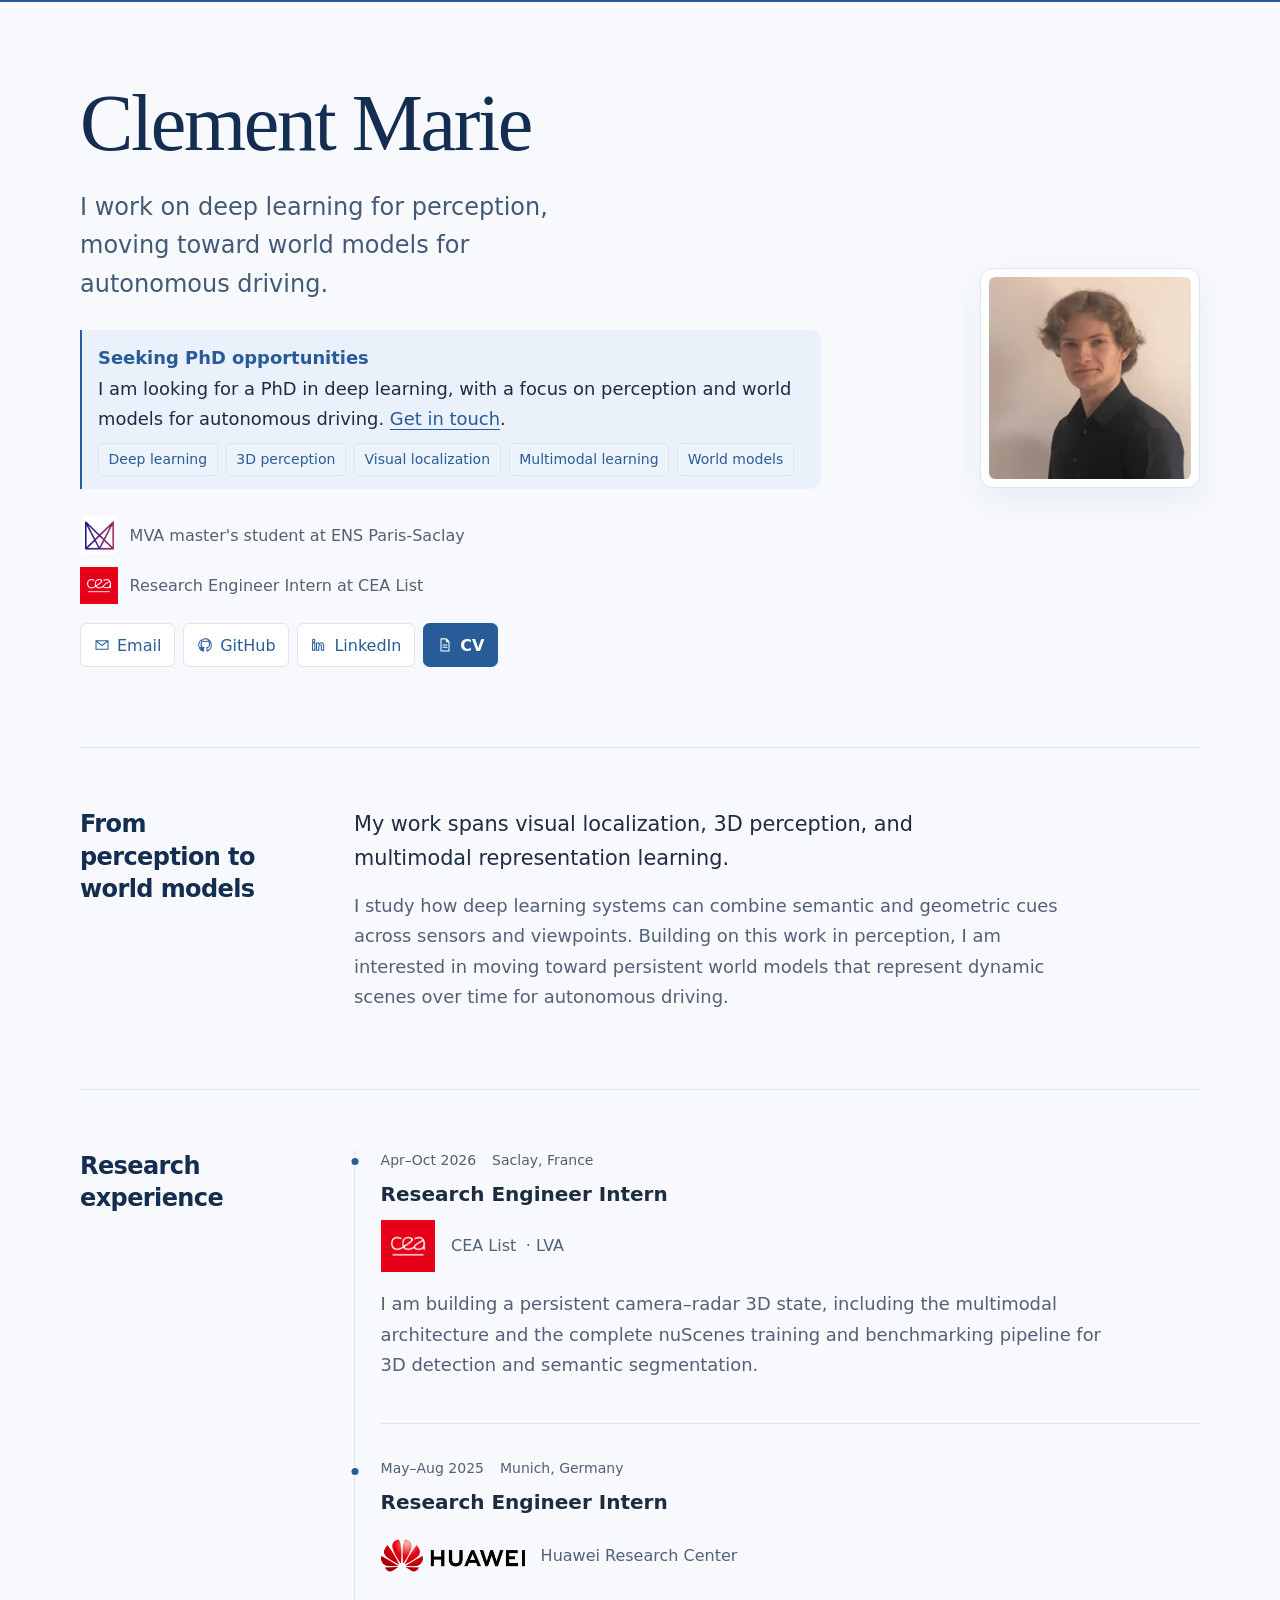
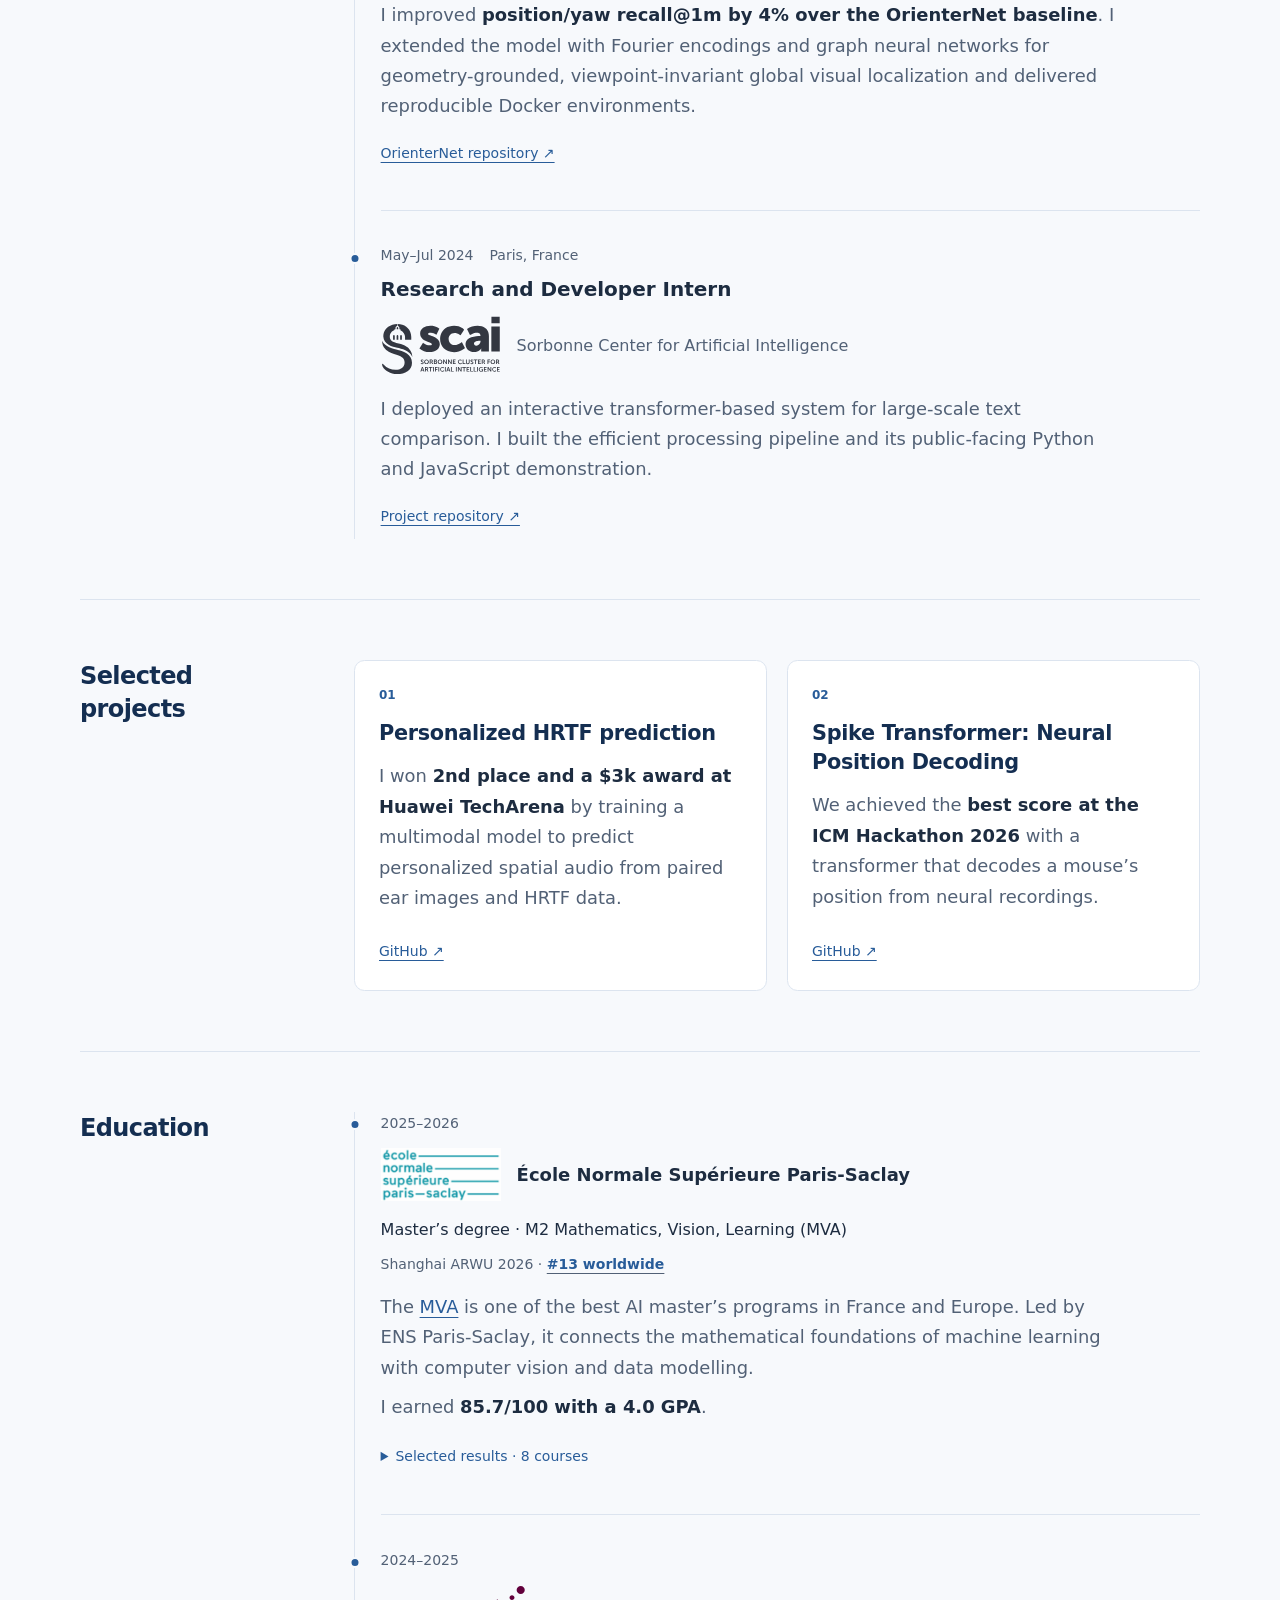
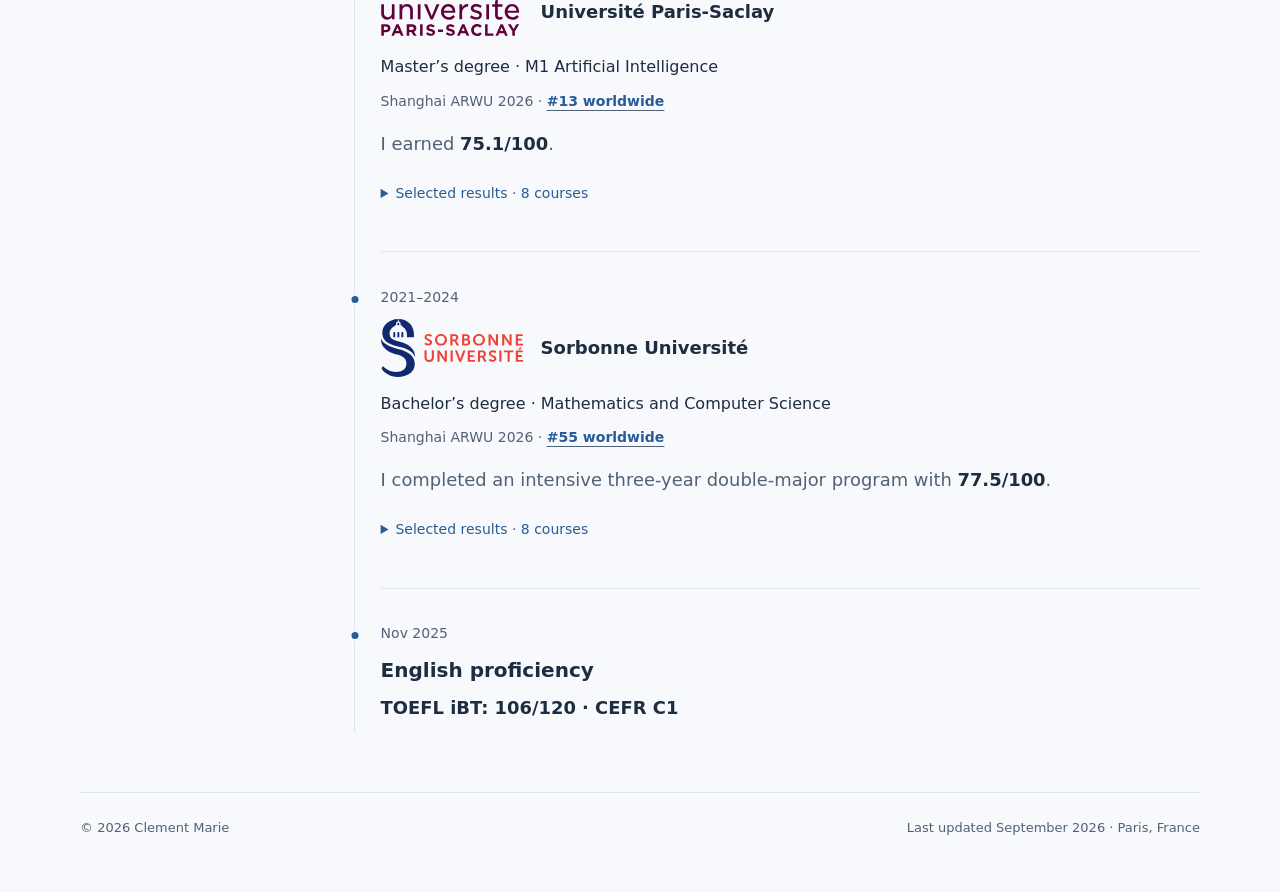
==== commit 88bfaae5: "Move research keywords to bottom of PhD box" ====
--- a/index.html
+++ b/index.html
@@ -21,10 +21,10 @@
   <div class="reading-progress" aria-hidden="true"></div>
   <main id="content">
     <section class="intro" id="top">
-      <div class="intro-copy"><h1>Clement Marie</h1><p class="hero-statement">I work on deep learning for perception, moving toward world models for autonomous driving.</p><p class="phd-interest"><strong>Seeking PhD opportunities</strong><br>I am looking for a PhD in deep learning, with a focus on perception and world models for autonomous driving. <a href="mailto:marieclement172@gmail.com?subject=PhD%20opportunity">Get in touch</a>.</p><p class="position"><a class="affiliation-line" href="https://www.master-mva.com/"><img src="assets/logos/mva.png" alt="" width="48" height="48" decoding="async">MVA master's student at ENS Paris-Saclay</a><a class="affiliation-line" href="https://list.cea.fr/en/"><img src="assets/logos/cea.png" alt="" width="48" height="48" decoding="async">Research Engineer Intern at CEA List</a></p><div class="quick-links"><a href="mailto:marieclement172@gmail.com"><svg><use href="#i-mail"/></svg>Email</a><a href="https://github.com/clmrie" rel="me"><svg><use href="#i-github"/></svg>GitHub</a><a href="https://www.linkedin.com/in/clement-marie/" rel="me"><svg><use href="#i-linkedin"/></svg>LinkedIn</a><a href="assets/clement-marie-resume.pdf"><svg><use href="#i-file"/></svg>CV</a></div></div>
+      <div class="intro-copy"><h1>Clement Marie</h1><p class="hero-statement">I work on deep learning for perception, moving toward world models for autonomous driving.</p><div class="phd-interest"><strong>Seeking PhD opportunities</strong><br>I am looking for a PhD in deep learning, with a focus on perception and world models for autonomous driving. <a href="mailto:marieclement172@gmail.com?subject=PhD%20opportunity">Get in touch</a>.<div class="topic-list"><span>Deep learning</span><span>3D perception</span><span>Visual localization</span><span>Multimodal learning</span><span>World models</span></div></div><p class="position"><a class="affiliation-line" href="https://www.master-mva.com/"><img src="assets/logos/mva.png" alt="" width="48" height="48" decoding="async">MVA master's student at ENS Paris-Saclay</a><a class="affiliation-line" href="https://list.cea.fr/en/"><img src="assets/logos/cea.png" alt="" width="48" height="48" decoding="async">Research Engineer Intern at CEA List</a></p><div class="quick-links"><a href="mailto:marieclement172@gmail.com"><svg><use href="#i-mail"/></svg>Email</a><a href="https://github.com/clmrie" rel="me"><svg><use href="#i-github"/></svg>GitHub</a><a href="https://www.linkedin.com/in/clement-marie/" rel="me"><svg><use href="#i-linkedin"/></svg>LinkedIn</a><a href="assets/clement-marie-resume.pdf"><svg><use href="#i-file"/></svg>CV</a></div></div>
       <figure class="portrait"><img src="assets/clement-marie-440.webp" srcset="assets/clement-marie-220.webp 220w, assets/clement-marie-440.webp 440w, assets/clement-marie-660.webp 660w" sizes="(max-width: 760px) min(52vw, 190px), 220px" fetchpriority="high" decoding="async" alt="Portrait of Clement Marie" width="800" height="800"></figure>
     </section>
-    <section class="section" id="research"><header class="section-title"><h2>From perception to world models</h2></header><div class="research-copy"><p>My work spans visual localization, 3D perception, and multimodal representation learning.</p><p class="supporting-copy">I study how deep learning systems can combine semantic and geometric cues across sensors and viewpoints. Building on this work in perception, I am interested in moving toward persistent world models that represent dynamic scenes over time for autonomous driving.</p><div class="topic-list"><span>Deep learning</span><span>3D perception</span><span>Visual localization</span><span>Multimodal learning</span><span>World models</span></div></div></section>
+    <section class="section" id="research"><header class="section-title"><h2>From perception to world models</h2></header><div class="research-copy"><p>My work spans visual localization, 3D perception, and multimodal representation learning.</p><p class="supporting-copy">I study how deep learning systems can combine semantic and geometric cues across sensors and viewpoints. Building on this work in perception, I am interested in moving toward persistent world models that represent dynamic scenes over time for autonomous driving.</p></div></section>
     <section class="section" id="experience"><header class="section-title"><h2>Research experience</h2></header><div class="entries">
       <article class="entry"><div class="when"><time>Apr–Oct 2026</time><span>Saclay, France</span></div><div><h3>Research Engineer Intern</h3><p class="institution"><a class="institution-brand" href="https://list.cea.fr/en/"><img src="assets/logos/cea.png" alt="" width="48" height="48" decoding="async" loading="lazy">CEA List</a><span>· LVA</span></p><p>I am building a persistent camera–radar 3D state, including the multimodal architecture and the complete nuScenes training and benchmarking pipeline for 3D detection and semantic segmentation.</p></div></article>
       <article class="entry"><div class="when"><time>May–Aug 2025</time><span>Munich, Germany</span></div><div><h3>Research Engineer Intern</h3><p class="institution"><a class="institution-brand" href="https://www.huawei.com/"><img src="assets/logos/huawei.png" alt="" width="48" height="48" decoding="async" loading="lazy">Huawei Research Center</a></p><p>I improved <strong>position/yaw recall@1m by 4% over the OrienterNet baseline</strong>. I extended the model with Fourier encodings and graph neural networks for geometry-grounded, viewpoint-invariant global visual localization and delivered reproducible Docker environments.</p><p class="entry-links"><a href="https://github.com/clmrie/OrienterNet">OrienterNet repository ↗</a></p></div></article>
